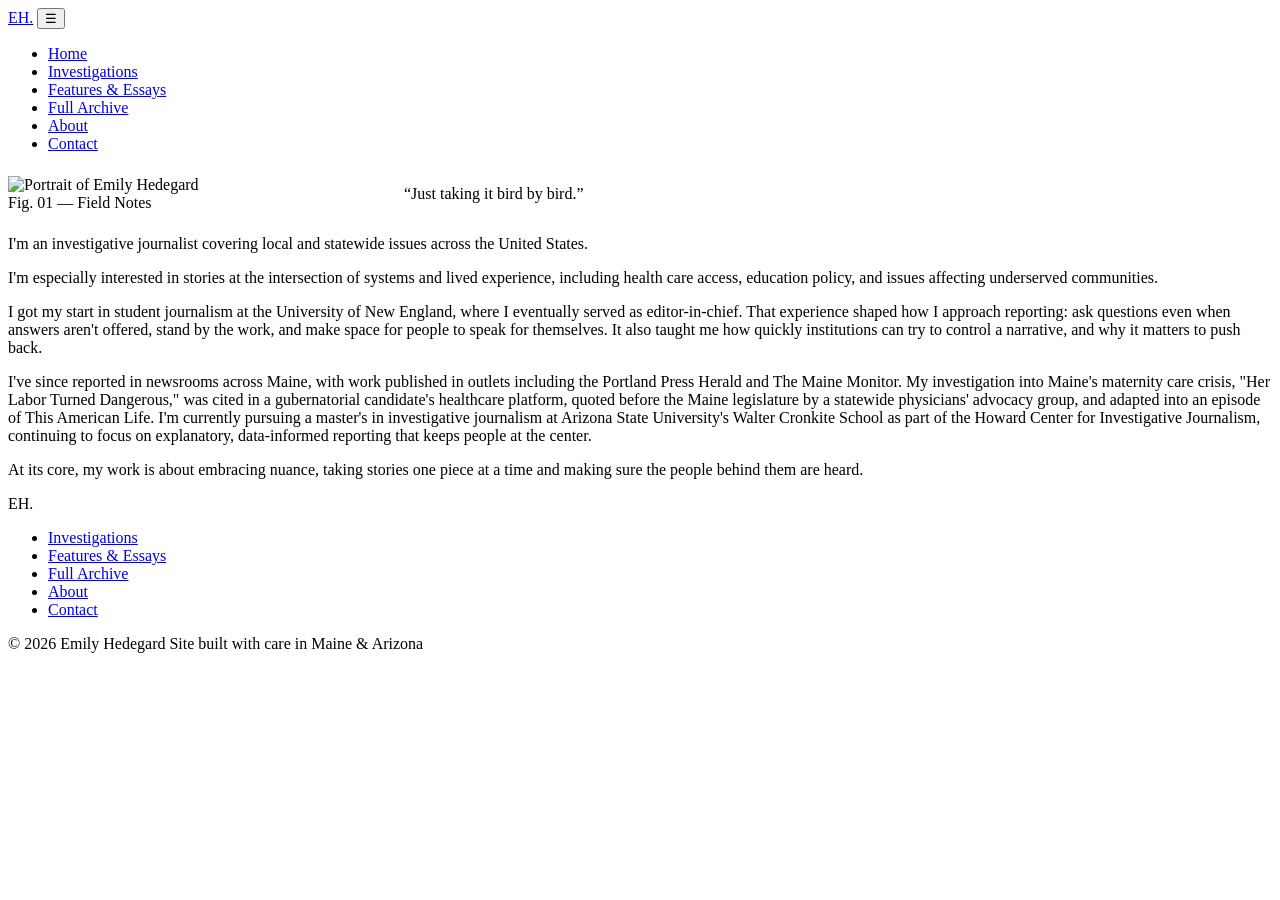
==== about.html @ b4dd88ed "Add About page with journalist details This file contains the HTML structure for the About page, inc" ====
<!DOCTYPE html>
<html lang="en">
<head>
<meta charset="UTF-8">
<meta name="viewport" content="width=device-width, initial-scale=1.0">
<title>About — Emily Hedegard</title>
<meta name="description" content="Emily Hedegard is an investigative journalist covering health care access, education policy, and underserved communities across the United States.">
<link rel="preconnect" href="https://fonts.googleapis.com">
<link rel="preconnect" href="https://fonts.gstatic.com" crossorigin>
<link href="https://fonts.googleapis.com/css2?family=Playfair+Display:ital,wght@0,500;0,700;1,600&family=Inter:wght@400;500;600;700&display=swap" rel="stylesheet">
<link rel="stylesheet" href="css/style.css">
</head>
<body>

<header class="site-header">
  <div class="wrap nav-inner">
    <a href="index.html" class="logo">EH.</a>
    <button class="nav-toggle" aria-label="Toggle navigation" onclick="document.querySelector('.main-nav').classList.toggle('open')">&#9776;</button>
    <nav class="main-nav">
      <ul>
        <li><a href="index.html">Home</a></li>
        <li><a href="investigations.html">Investigations</a></li>
        <li><a href="features.html">Features &amp; Essays</a></li>
        <li><a href="archive.html">Full Archive</a></li>
        <li><a href="about.html" class="active">About</a></li>
        <li><a href="contact.html">Contact</a></li>
      </ul>
    </nav>
  </div>
</header>

<section class="about-hero">
  <div class="wrap" style="display:grid; grid-template-columns: 300px 1fr; gap:56px; align-items:center;">
    <div class="polaroid">
      <div class="tape"></div>
      <img src="images/headshot.jpg" alt="Portrait of Emily Hedegard">
      <div class="fig-caption">Fig. 01 — Field Notes</div>
    </div>
    <blockquote class="pull-quote">&ldquo;Just taking it bird by bird.&rdquo;</blockquote>
  </div>
</section>

<section class="section" style="padding-top:0;">
  <div class="wrap about-body">
    <p>I'm an investigative journalist covering local and statewide issues across the United States.</p>

    <p>I'm especially interested in stories at the intersection of systems and lived experience, including health care access, education policy, and issues affecting underserved communities.</p>

    <p>I got my start in student journalism at the University of New England, where I eventually served as editor-in-chief. That experience shaped how I approach reporting: ask questions even when answers aren't offered, stand by the work, and make space for people to speak for themselves. It also taught me how quickly institutions can try to control a narrative, and why it matters to push back.</p>

    <p>I've since reported in newsrooms across Maine, with work published in outlets including the Portland Press Herald and The Maine Monitor. My investigation into Maine's maternity care crisis, "Her Labor Turned Dangerous," was cited in a gubernatorial candidate's healthcare platform, quoted before the Maine legislature by a statewide physicians' advocacy group, and adapted into an episode of This American Life. I'm currently pursuing a master's in investigative journalism at Arizona State University's Walter Cronkite School as part of the Howard Center for Investigative Journalism, continuing to focus on explanatory, data-informed reporting that keeps people at the center.</p>

    <p>At its core, my work is about embracing nuance, taking stories one piece at a time and making sure the people behind them are heard.</p>
  </div>
</section>

<footer class="site-footer">
  <div class="wrap">
    <div class="foot-top">
      <div class="foot-logo">EH.</div>
      <nav>
        <ul>
          <li><a href="investigations.html">Investigations</a></li>
          <li><a href="features.html">Features &amp; Essays</a></li>
          <li><a href="archive.html">Full Archive</a></li>
          <li><a href="about.html">About</a></li>
          <li><a href="contact.html">Contact</a></li>
        </ul>
      </nav>
    </div>
    <div class="foot-bottom">
      <span>&copy; <span id="year"></span> Emily Hedegard</span>
      <span>Site built with care in Maine &amp; Arizona</span>
    </div>
  </div>
</footer>
<script>document.getElementById('year').textContent = new Date().getFullYear();</script>

</body>
</html>
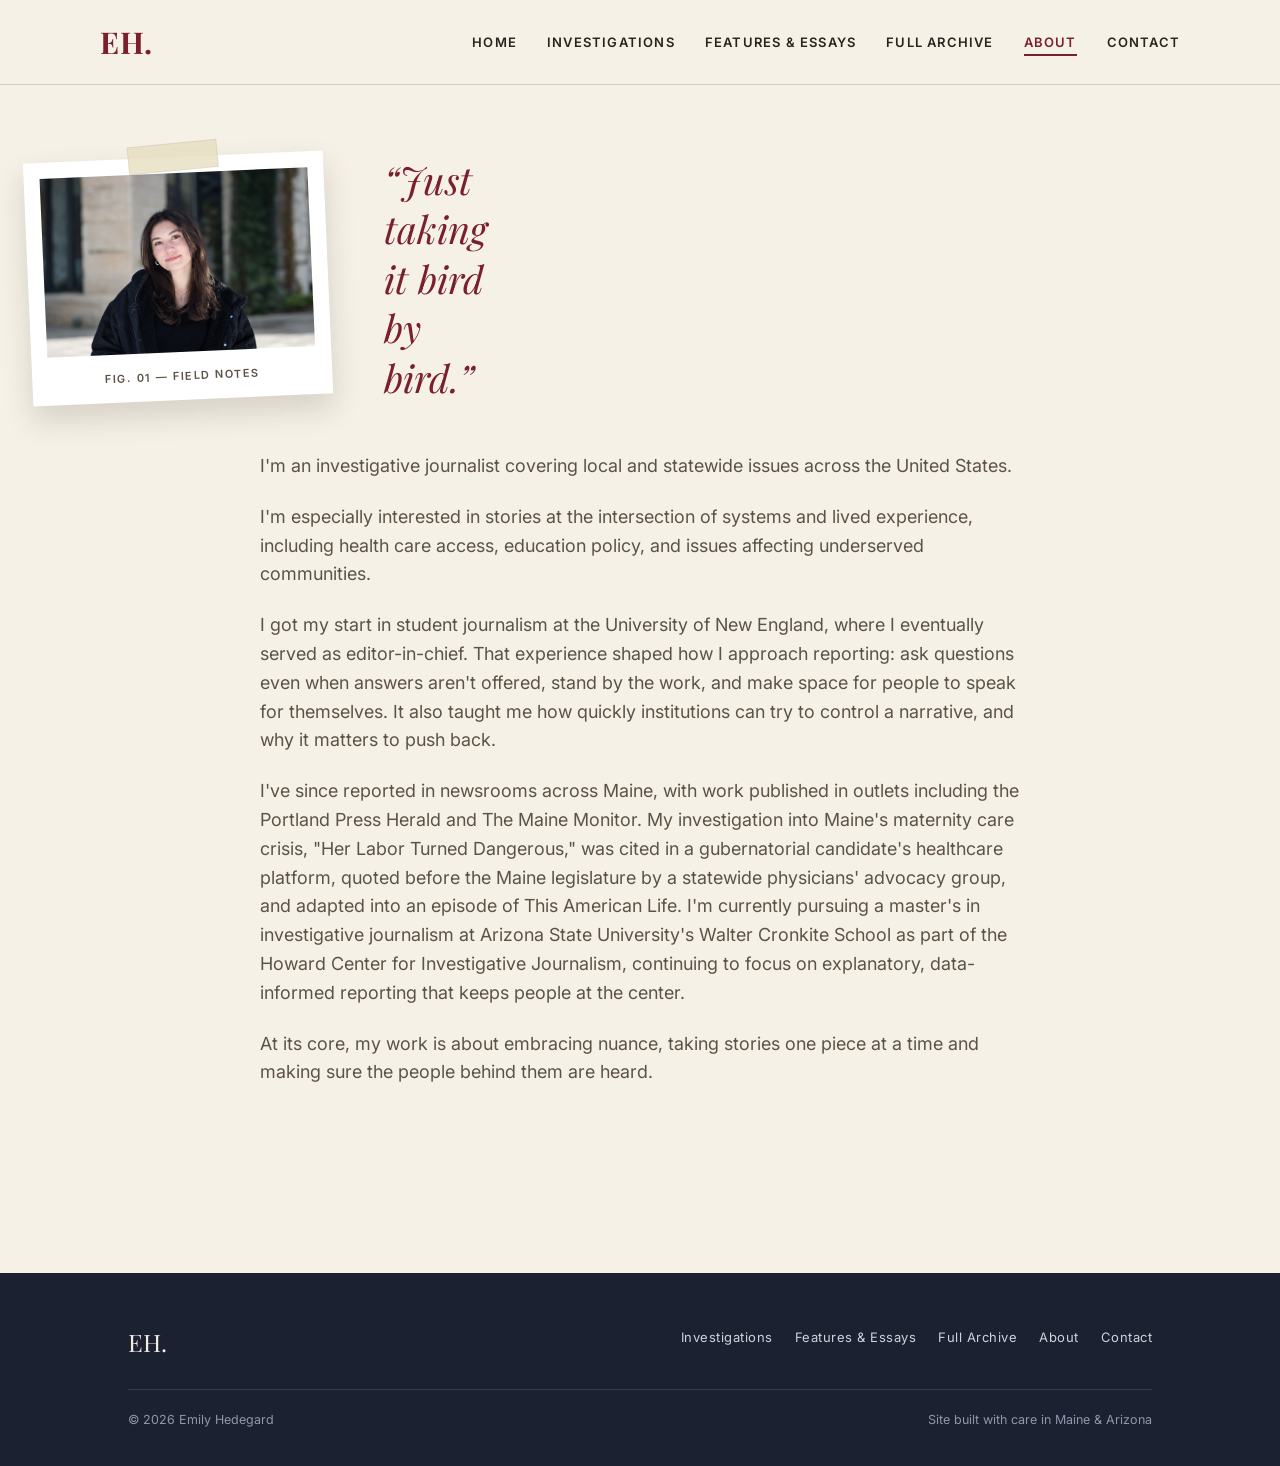
==== commit 89b44071: "Change headshot image format from jpg to png" ====
--- a/about.html
+++ b/about.html
@@ -33,7 +33,7 @@
   <div class="wrap" style="display:grid; grid-template-columns: 300px 1fr; gap:56px; align-items:center;">
     <div class="polaroid">
       <div class="tape"></div>
-      <img src="images/headshot.jpg" alt="Portrait of Emily Hedegard">
+      <img src="images/headshot.png" alt="Portrait of Emily Hedegard">
       <div class="fig-caption">Fig. 01 — Field Notes</div>
     </div>
     <blockquote class="pull-quote">&ldquo;Just taking it bird by bird.&rdquo;</blockquote>
--- a/css/style.css
+++ b/css/style.css
@@ -0,0 +1,574 @@
+/* ==========================================================================
+   Emily Hedegard — Investigative Journalism Portfolio
+   ========================================================================== */
+
+:root {
+  --cream: #f6f1e7;
+  --cream-deep: #efe7d8;
+  --maroon: #7a1f2b;
+  --maroon-dark: #5c161f;
+  --navy: #1b2130;
+  --ink: #2a241e;
+  --ink-soft: #5c5346;
+  --rule: #d9cdb8;
+  --serif: "Playfair Display", Georgia, "Times New Roman", serif;
+  --sans: "Inter", -apple-system, BlinkMacSystemFont, "Segoe UI", Helvetica, Arial, sans-serif;
+}
+
+* { box-sizing: border-box; }
+
+html { scroll-behavior: smooth; }
+
+body {
+  margin: 0;
+  background: var(--cream);
+  color: var(--ink);
+  font-family: var(--sans);
+  font-size: 17px;
+  line-height: 1.6;
+  -webkit-font-smoothing: antialiased;
+}
+
+a { color: inherit; }
+
+img { max-width: 100%; display: block; }
+
+.wrap {
+  max-width: 1080px;
+  margin: 0 auto;
+  padding: 0 28px;
+}
+
+/* ---------- Header / Nav ---------- */
+header.site-header {
+  border-bottom: 1px solid var(--rule);
+  background: var(--cream);
+  position: sticky;
+  top: 0;
+  z-index: 50;
+}
+
+.nav-inner {
+  display: flex;
+  align-items: center;
+  justify-content: space-between;
+  padding: 18px 0;
+}
+
+.logo {
+  font-family: var(--serif);
+  font-weight: 700;
+  font-size: 30px;
+  color: var(--maroon);
+  text-decoration: none;
+  letter-spacing: 0.5px;
+}
+
+nav.main-nav ul {
+  list-style: none;
+  display: flex;
+  gap: 30px;
+  margin: 0;
+  padding: 0;
+}
+
+nav.main-nav a {
+  text-decoration: none;
+  font-size: 13px;
+  letter-spacing: 1.2px;
+  text-transform: uppercase;
+  color: var(--ink);
+  font-weight: 600;
+  padding-bottom: 4px;
+  border-bottom: 2px solid transparent;
+  transition: border-color 0.15s ease, color 0.15s ease;
+}
+
+nav.main-nav a:hover,
+nav.main-nav a.active {
+  color: var(--maroon);
+  border-bottom-color: var(--maroon);
+}
+
+.nav-toggle {
+  display: none;
+  background: none;
+  border: none;
+  font-size: 26px;
+  color: var(--maroon);
+  cursor: pointer;
+}
+
+@media (max-width: 760px) {
+  .nav-toggle { display: block; }
+  nav.main-nav {
+    display: none;
+    width: 100%;
+  }
+  nav.main-nav.open { display: block; }
+  nav.main-nav ul {
+    flex-direction: column;
+    gap: 0;
+    padding-bottom: 16px;
+  }
+  nav.main-nav a {
+    display: block;
+    padding: 10px 0;
+  }
+  .nav-inner { flex-wrap: wrap; }
+}
+
+/* ---------- Hero ---------- */
+.hero {
+  padding: 86px 0 60px;
+  text-align: left;
+  border-bottom: 1px solid var(--rule);
+}
+
+.hero .kicker {
+  text-transform: uppercase;
+  letter-spacing: 2px;
+  font-size: 12px;
+  font-weight: 700;
+  color: var(--maroon);
+  margin-bottom: 18px;
+}
+
+.hero h1 {
+  font-family: var(--serif);
+  font-size: clamp(40px, 6vw, 68px);
+  line-height: 1.05;
+  margin: 0 0 20px;
+  color: var(--ink);
+}
+
+.hero p.tagline {
+  font-size: 20px;
+  max-width: 620px;
+  color: var(--ink-soft);
+  margin: 0;
+}
+
+/* ---------- Outlet logo strip ---------- */
+.outlet-strip {
+  padding: 36px 0;
+  border-bottom: 1px solid var(--rule);
+}
+
+.outlet-strip .label {
+  font-size: 11px;
+  letter-spacing: 2px;
+  text-transform: uppercase;
+  color: var(--ink-soft);
+  margin-bottom: 18px;
+  font-weight: 700;
+}
+
+.outlet-row {
+  display: flex;
+  flex-wrap: wrap;
+  gap: 14px;
+}
+
+.outlet-badge {
+  border: 1px solid var(--rule);
+  background: var(--cream-deep);
+  padding: 10px 18px;
+  font-family: var(--serif);
+  font-size: 15px;
+  color: var(--ink-soft);
+  white-space: nowrap;
+}
+
+/* ---------- Section headings ---------- */
+.section {
+  padding: 64px 0;
+}
+
+.section + .section {
+  border-top: 1px solid var(--rule);
+}
+
+.section-head {
+  display: flex;
+  align-items: baseline;
+  justify-content: space-between;
+  margin-bottom: 36px;
+  flex-wrap: wrap;
+  gap: 12px;
+}
+
+.section-head h2 {
+  font-family: var(--serif);
+  font-size: 32px;
+  margin: 0;
+  color: var(--ink);
+}
+
+.section-head a.see-all {
+  font-size: 13px;
+  text-transform: uppercase;
+  letter-spacing: 1px;
+  font-weight: 700;
+  color: var(--maroon);
+  text-decoration: none;
+}
+
+.bio-blurb {
+  max-width: 740px;
+  color: var(--ink-soft);
+  font-size: 18px;
+}
+
+.bio-blurb a {
+  color: var(--maroon);
+  font-weight: 600;
+  text-decoration: none;
+  border-bottom: 1px solid var(--maroon);
+}
+
+/* ---------- Story Cards ---------- */
+.card-grid {
+  display: grid;
+  grid-template-columns: repeat(auto-fit, minmax(280px, 1fr));
+  gap: 28px;
+}
+
+.story-card {
+  background: #fffdf9;
+  border: 1px solid var(--rule);
+  border-top: 4px solid var(--maroon);
+  display: flex;
+  flex-direction: column;
+  transition: transform 0.15s ease, box-shadow 0.15s ease;
+}
+
+.story-card:hover {
+  transform: translateY(-3px);
+  box-shadow: 0 10px 24px rgba(26, 20, 10, 0.08);
+}
+
+.card-thumb {
+  aspect-ratio: 16/10;
+  background: linear-gradient(135deg, var(--cream-deep), #e4d8c0);
+  display: flex;
+  align-items: center;
+  justify-content: center;
+  color: var(--ink-soft);
+  font-size: 12px;
+  letter-spacing: 1px;
+  text-transform: uppercase;
+}
+
+.card-body {
+  padding: 20px 22px 24px;
+  display: flex;
+  flex-direction: column;
+  flex: 1;
+}
+
+.card-outlet {
+  font-size: 11px;
+  letter-spacing: 1.5px;
+  text-transform: uppercase;
+  font-weight: 700;
+  color: var(--maroon);
+  margin-bottom: 10px;
+}
+
+.card-outlet .date {
+  color: var(--ink-soft);
+  font-weight: 500;
+  text-transform: none;
+  letter-spacing: normal;
+}
+
+.card-headline {
+  font-family: var(--serif);
+  font-size: 21px;
+  line-height: 1.3;
+  margin: 0 0 10px;
+  color: var(--ink);
+}
+
+.card-dek {
+  color: var(--ink-soft);
+  font-size: 15px;
+  margin: 0 0 18px;
+  flex: 1;
+}
+
+.card-byline {
+  font-size: 12.5px;
+  color: var(--ink-soft);
+  font-style: italic;
+  margin: -6px 0 14px;
+}
+
+.read-link {
+  font-size: 13px;
+  font-weight: 700;
+  color: var(--maroon);
+  text-decoration: none;
+  letter-spacing: 0.3px;
+}
+
+.read-link:hover { text-decoration: underline; }
+
+/* ---------- Archive rows ---------- */
+.archive-list {
+  display: flex;
+  flex-direction: column;
+}
+
+.archive-row {
+  display: grid;
+  grid-template-columns: 110px 1fr auto;
+  gap: 20px;
+  align-items: baseline;
+  padding: 20px 0;
+  border-bottom: 1px solid var(--rule);
+}
+
+.archive-row .arch-date {
+  font-size: 13px;
+  color: var(--ink-soft);
+  font-weight: 600;
+}
+
+.archive-row .arch-main .arch-outlet {
+  font-size: 11px;
+  letter-spacing: 1.5px;
+  text-transform: uppercase;
+  font-weight: 700;
+  color: var(--maroon);
+  margin-bottom: 4px;
+}
+
+.archive-row .arch-main h3 {
+  font-family: var(--serif);
+  font-size: 19px;
+  margin: 0 0 4px;
+}
+
+.archive-row .arch-main p {
+  margin: 0;
+  color: var(--ink-soft);
+  font-size: 14.5px;
+}
+
+.archive-row .read-link { white-space: nowrap; }
+
+@media (max-width: 640px) {
+  .archive-row {
+    grid-template-columns: 1fr;
+    gap: 6px;
+  }
+}
+
+/* ---------- Reporting in Motion ---------- */
+.reel-grid {
+  display: grid;
+  grid-template-columns: repeat(auto-fit, minmax(260px, 1fr));
+  gap: 24px;
+}
+
+.reel-embed {
+  border: 1px solid var(--rule);
+  background: #fffdf9;
+  overflow: hidden;
+}
+
+/* ---------- About page ---------- */
+.about-hero {
+  display: grid;
+  grid-template-columns: 300px 1fr;
+  gap: 56px;
+  align-items: center;
+  padding: 70px 0 40px;
+}
+
+.polaroid {
+  background: #fff;
+  padding: 16px 16px 48px;
+  box-shadow: 0 14px 30px rgba(26, 20, 10, 0.15);
+  transform: rotate(-2.5deg);
+  position: relative;
+}
+
+.polaroid img {
+  width: 100%;
+  filter: sepia(8%) saturate(92%);
+}
+
+.polaroid .fig-caption {
+  position: absolute;
+  bottom: 14px;
+  left: 16px;
+  right: 16px;
+  text-align: center;
+  font-size: 11px;
+  letter-spacing: 1.5px;
+  text-transform: uppercase;
+  color: var(--ink-soft);
+  font-weight: 600;
+}
+
+.polaroid .tape {
+  position: absolute;
+  top: -14px;
+  left: 50%;
+  transform: translateX(-50%) rotate(-3deg);
+  width: 90px;
+  height: 28px;
+  background: rgba(230, 220, 190, 0.75);
+  border: 1px solid rgba(0,0,0,0.05);
+}
+
+.pull-quote {
+  font-family: var(--serif);
+  font-style: italic;
+  font-size: clamp(26px, 3.4vw, 38px);
+  line-height: 1.3;
+  color: var(--maroon);
+  margin: 0;
+}
+
+.about-body {
+  max-width: 760px;
+  padding: 10px 0 60px;
+  font-size: 18px;
+  color: var(--ink-soft);
+}
+
+.about-body p { margin: 0 0 22px; }
+
+@media (max-width: 760px) {
+  .about-hero {
+    grid-template-columns: 1fr;
+    padding-top: 50px;
+  }
+  .polaroid { max-width: 280px; margin: 0 auto; }
+}
+
+/* ---------- Contact ---------- */
+.contact-grid {
+  display: grid;
+  grid-template-columns: repeat(auto-fit, minmax(240px, 1fr));
+  gap: 24px;
+}
+
+.contact-card {
+  background: #fffdf9;
+  border: 1px solid var(--rule);
+  border-top: 4px solid var(--maroon);
+  padding: 30px 26px;
+}
+
+.contact-card .cc-label {
+  font-size: 11px;
+  letter-spacing: 1.5px;
+  text-transform: uppercase;
+  font-weight: 700;
+  color: var(--maroon);
+  margin-bottom: 14px;
+}
+
+.contact-card h3 {
+  font-family: var(--serif);
+  font-size: 22px;
+  margin: 0 0 10px;
+}
+
+.contact-card p {
+  color: var(--ink-soft);
+  font-size: 15px;
+  margin: 0 0 16px;
+}
+
+.contact-card a.cc-link {
+  font-weight: 700;
+  color: var(--maroon);
+  text-decoration: none;
+  font-size: 14.5px;
+  border-bottom: 1px solid var(--maroon);
+}
+
+/* ---------- Footer ---------- */
+footer.site-footer {
+  background: var(--navy);
+  color: #cdd2dd;
+  padding: 50px 0 36px;
+  margin-top: 40px;
+}
+
+footer.site-footer .foot-top {
+  display: flex;
+  justify-content: space-between;
+  flex-wrap: wrap;
+  gap: 20px;
+  margin-bottom: 28px;
+}
+
+footer.site-footer .foot-logo {
+  font-family: var(--serif);
+  color: #f0ece0;
+  font-size: 24px;
+}
+
+footer.site-footer nav ul {
+  list-style: none;
+  display: flex;
+  gap: 22px;
+  padding: 0;
+  margin: 0;
+  flex-wrap: wrap;
+}
+
+footer.site-footer nav a {
+  color: #cdd2dd;
+  text-decoration: none;
+  font-size: 13px;
+  letter-spacing: 0.5px;
+}
+
+footer.site-footer nav a:hover { color: #fff; }
+
+footer.site-footer .foot-bottom {
+  border-top: 1px solid #343c50;
+  padding-top: 20px;
+  font-size: 12.5px;
+  color: #8e97ab;
+  display: flex;
+  justify-content: space-between;
+  flex-wrap: wrap;
+  gap: 10px;
+}
+
+/* ---------- Page header (interior pages) ---------- */
+.page-head {
+  padding: 60px 0 30px;
+  border-bottom: 1px solid var(--rule);
+}
+
+.page-head .kicker {
+  text-transform: uppercase;
+  letter-spacing: 2px;
+  font-size: 12px;
+  font-weight: 700;
+  color: var(--maroon);
+  margin-bottom: 14px;
+}
+
+.page-head h1 {
+  font-family: var(--serif);
+  font-size: clamp(34px, 5vw, 50px);
+  margin: 0 0 14px;
+}
+
+.page-head p {
+  color: var(--ink-soft);
+  font-size: 17px;
+  max-width: 640px;
+  margin: 0;
+}
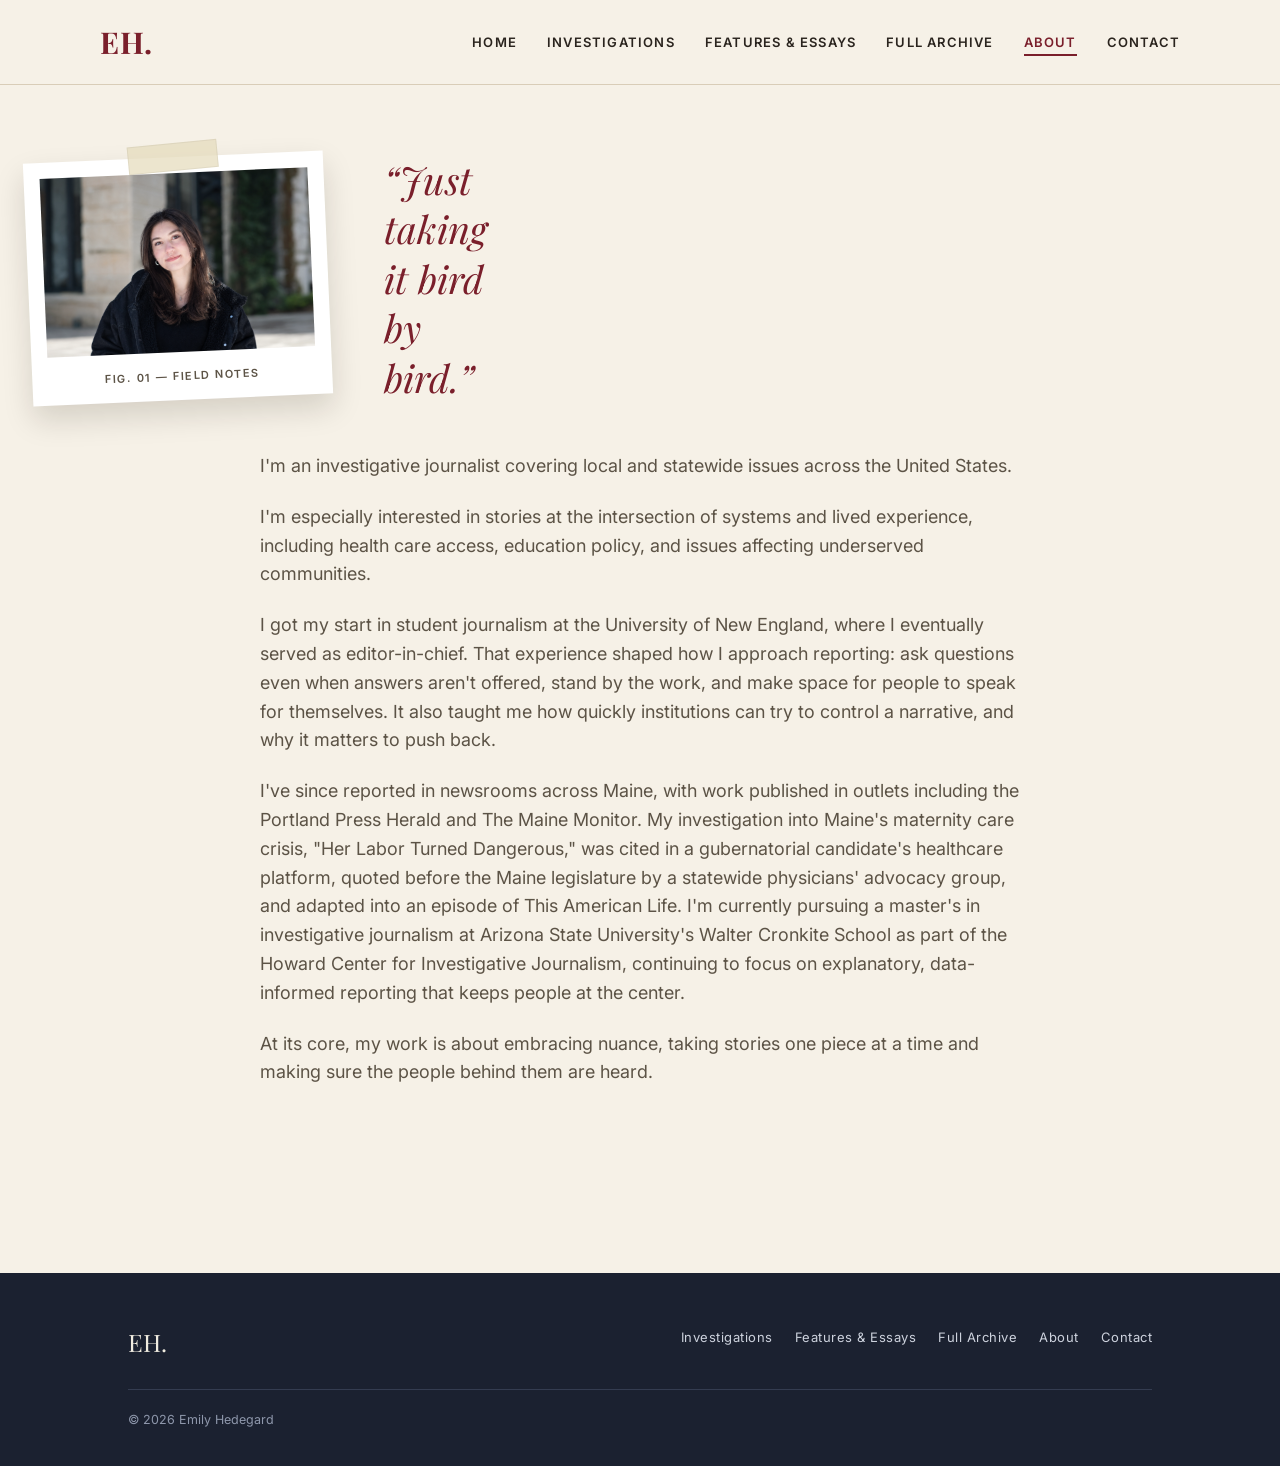
==== commit 09620b04: "Remove location text from footer Removed the site location text from the footer." ====
--- a/about.html
+++ b/about.html
@@ -70,7 +70,6 @@
     </div>
     <div class="foot-bottom">
       <span>&copy; <span id="year"></span> Emily Hedegard</span>
-      <span>Site built with care in Maine &amp; Arizona</span>
     </div>
   </div>
 </footer>
--- a/css/style.css
+++ b/css/style.css
@@ -180,6 +180,47 @@
   white-space: nowrap;
 }
 
+/* ---------- Scrolling outlet logo marquee ---------- */
+.logo-marquee {
+  overflow: hidden;
+  width: 100%;
+  padding: 6px 0 28px;
+  -webkit-mask-image: linear-gradient(90deg, transparent, #000 8%, #000 92%, transparent);
+  mask-image: linear-gradient(90deg, transparent, #000 8%, #000 92%, transparent);
+}
+
+.logo-track {
+  display: flex;
+  align-items: center;
+  gap: 64px;
+  width: max-content;
+  animation: logo-scroll 30s linear infinite;
+}
+
+.logo-marquee:hover .logo-track {
+  animation-play-state: paused;
+}
+
+.logo-item {
+  height: 34px;
+  width: auto;
+  flex: 0 0 auto;
+  display: block;
+}
+
+.logo-item[src$="saco-bay-news.png"] {
+  height: 48px;
+}
+
+@keyframes logo-scroll {
+  from { transform: translateX(0); }
+  to { transform: translateX(-50%); }
+}
+
+@media (prefers-reduced-motion: reduce) {
+  .logo-track { animation: none; }
+}
+
 /* ---------- Section headings ---------- */
 .section {
   padding: 64px 0;
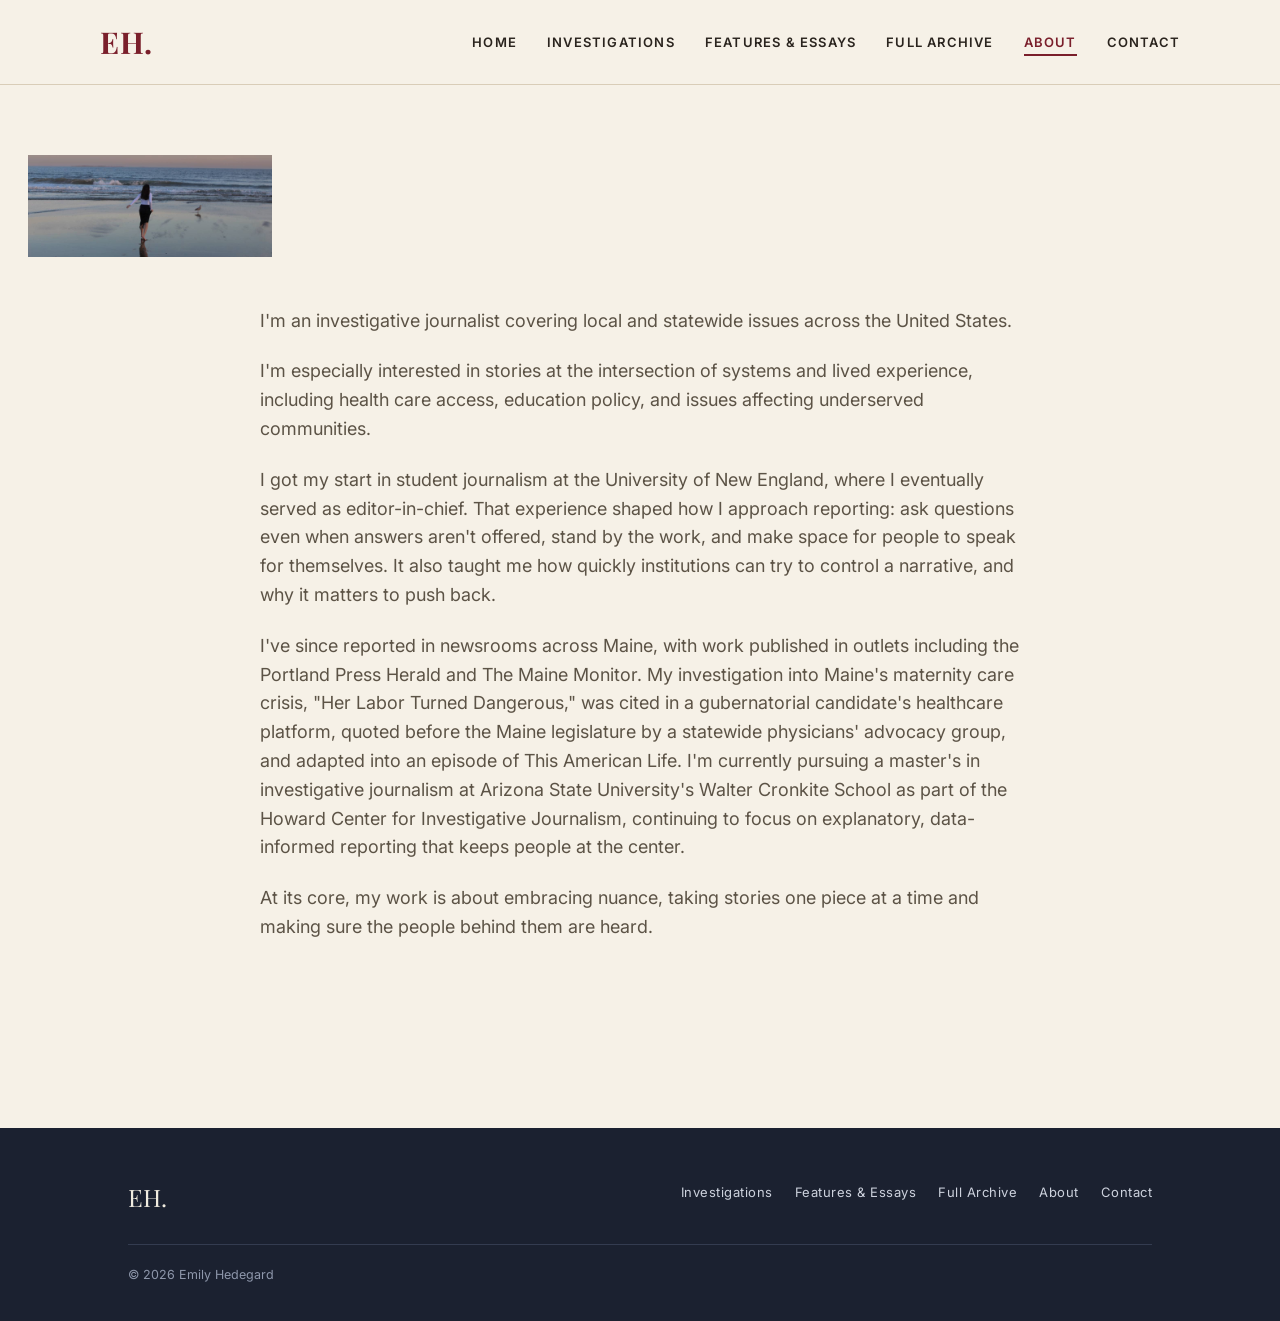
==== commit 1d9d69a3: "Update print statement from 'Hello' to 'Goodbye'" ====
--- a/about.html
+++ b/about.html
@@ -29,14 +29,9 @@
   </div>
 </header>
 
-<section class="about-hero">
-  <div class="wrap" style="display:grid; grid-template-columns: 300px 1fr; gap:56px; align-items:center;">
-    <div class="polaroid">
-      <div class="tape"></div>
-      <img src="images/headshot.png" alt="Portrait of Emily Hedegard">
-      <div class="fig-caption">Fig. 01 — Field Notes</div>
-    </div>
-    <blockquote class="pull-quote">&ldquo;Just taking it bird by bird.&rdquo;</blockquote>
+<section class="about-hero about-hero--image">
+  <div class="wrap">
+    <img class="about-banner-img" alt="Emily Hedegard on the coast of Maine" src="[data-uri]">
   </div>
 </section>
 
--- a/css/style.css
+++ b/css/style.css
@@ -256,9 +256,12 @@
 }
 
 .bio-blurb {
-  max-width: 740px;
-  color: var(--ink-soft);
-  font-size: 18px;
+  max-width: 760px;
+  margin: 0 auto;
+  text-align: center;
+  color: var(--ink-soft);
+  font-size: 22px;
+  line-height: 1.7;
 }
 
 .bio-blurb a {
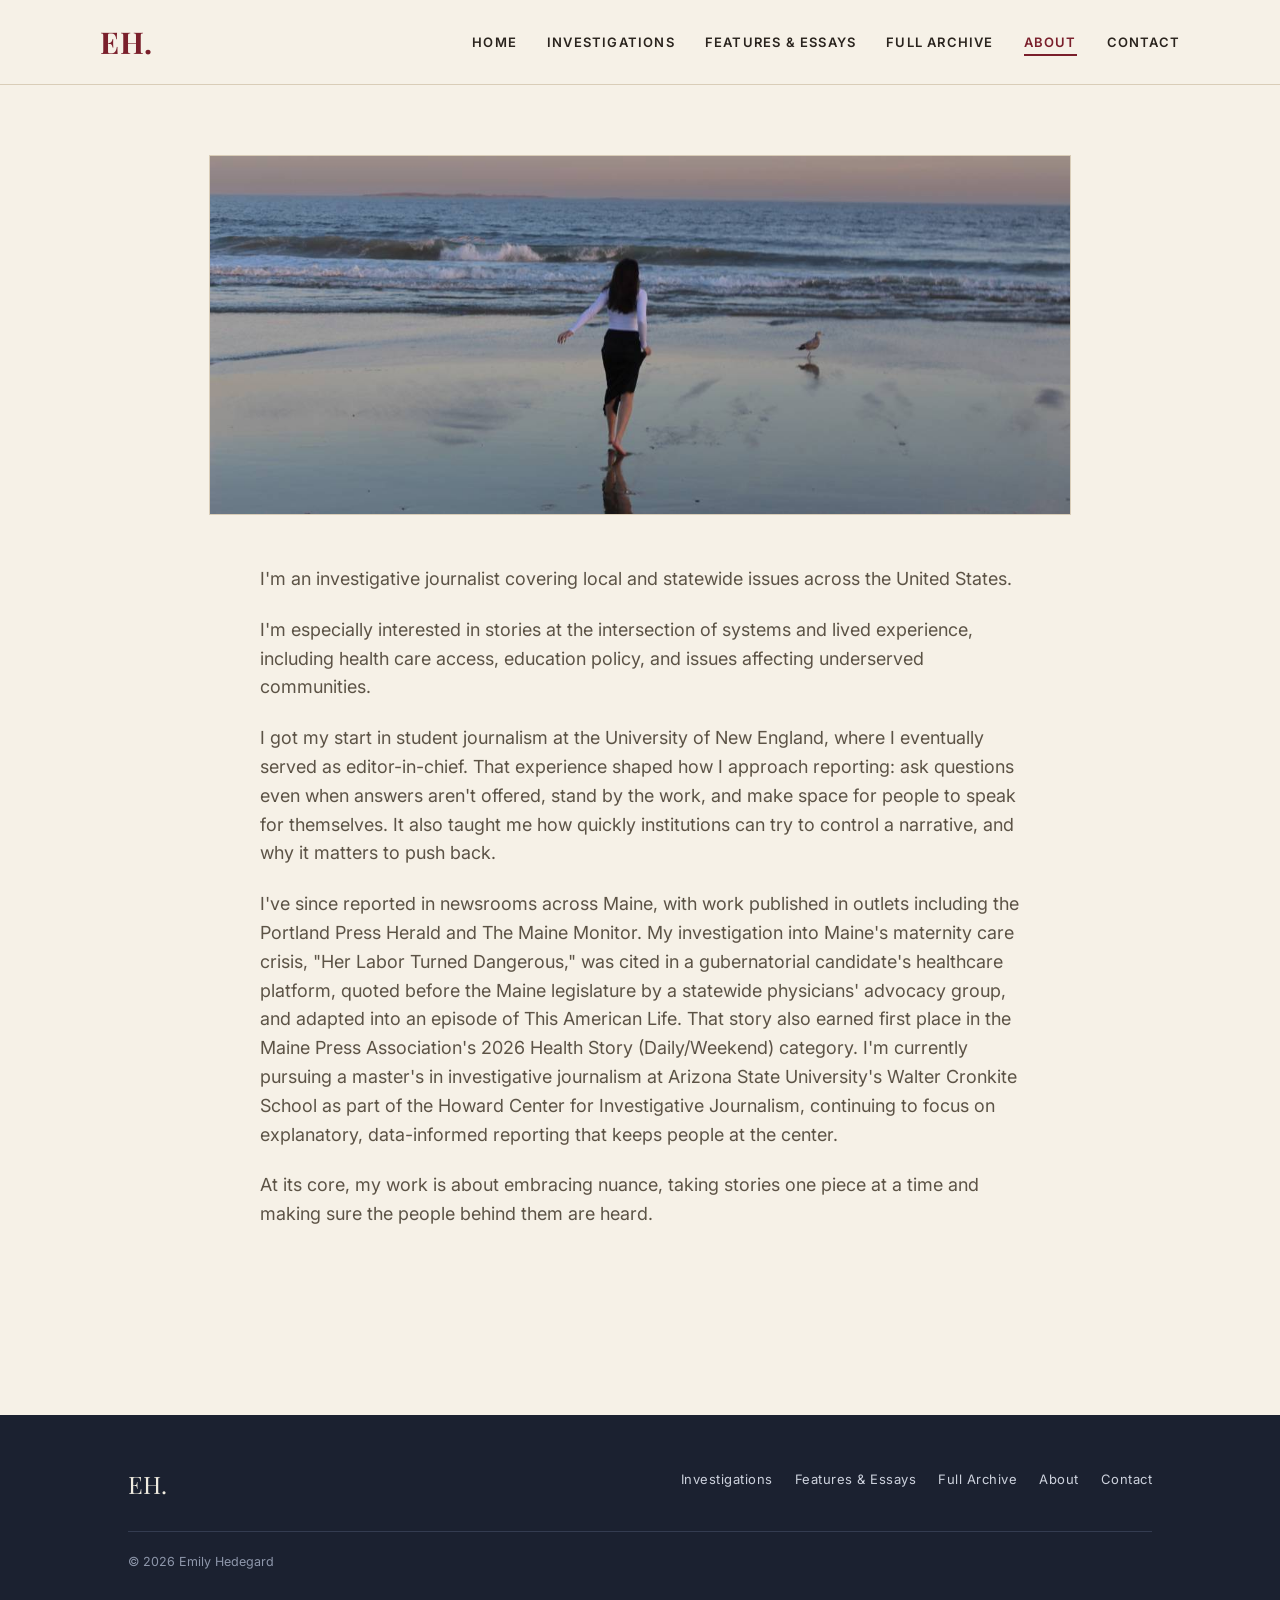
==== commit 358b9a19: "Add 2026 MPA award mention to About bio Added a note about a story winning first place in the Maine " ====
--- a/about.html
+++ b/about.html
@@ -43,7 +43,7 @@
 
     <p>I got my start in student journalism at the University of New England, where I eventually served as editor-in-chief. That experience shaped how I approach reporting: ask questions even when answers aren't offered, stand by the work, and make space for people to speak for themselves. It also taught me how quickly institutions can try to control a narrative, and why it matters to push back.</p>
 
-    <p>I've since reported in newsrooms across Maine, with work published in outlets including the Portland Press Herald and The Maine Monitor. My investigation into Maine's maternity care crisis, "Her Labor Turned Dangerous," was cited in a gubernatorial candidate's healthcare platform, quoted before the Maine legislature by a statewide physicians' advocacy group, and adapted into an episode of This American Life. I'm currently pursuing a master's in investigative journalism at Arizona State University's Walter Cronkite School as part of the Howard Center for Investigative Journalism, continuing to focus on explanatory, data-informed reporting that keeps people at the center.</p>
+    <p>I've since reported in newsrooms across Maine, with work published in outlets including the Portland Press Herald and The Maine Monitor. My investigation into Maine's maternity care crisis, "Her Labor Turned Dangerous," was cited in a gubernatorial candidate's healthcare platform, quoted before the Maine legislature by a statewide physicians' advocacy group, and adapted into an episode of This American Life. That story also earned first place in the Maine Press Association's 2026 Health Story (Daily/Weekend) category. I'm currently pursuing a master's in investigative journalism at Arizona State University's Walter Cronkite School as part of the Howard Center for Investigative Journalism, continuing to focus on explanatory, data-informed reporting that keeps people at the center.</p>
 
     <p>At its core, my work is about embracing nuance, taking stories one piece at a time and making sure the people behind them are heard.</p>
   </div>
--- a/css/style.css
+++ b/css/style.css
@@ -293,6 +293,7 @@
 }
 
 .card-thumb {
+  position: relative;
   aspect-ratio: 16/10;
   background: linear-gradient(135deg, var(--cream-deep), #e4d8c0);
   display: flex;
@@ -302,6 +303,47 @@
   font-size: 12px;
   letter-spacing: 1px;
   text-transform: uppercase;
+}
+
+.award-badge {
+  position: absolute;
+  top: 10px;
+  left: 10px;
+  z-index: 2;
+  display: inline-flex;
+  align-items: center;
+  gap: 5px;
+  background: var(--maroon);
+  color: var(--cream);
+  font-family: var(--sans);
+  font-size: 11px;
+  font-weight: 700;
+  letter-spacing: 0.3px;
+  text-transform: none;
+  padding: 5px 10px 5px 8px;
+  border-radius: 999px;
+  box-shadow: 0 2px 6px rgba(0,0,0,0.3);
+  line-height: 1.2;
+}
+
+.award-badge .trophy {
+  font-size: 13px;
+}
+
+.award-badge-inline {
+  display: inline-flex;
+  align-items: center;
+  gap: 5px;
+  background: var(--maroon);
+  color: var(--cream);
+  font-family: var(--sans);
+  font-size: 11px;
+  font-weight: 700;
+  letter-spacing: 0.3px;
+  text-transform: none;
+  padding: 4px 9px 4px 7px;
+  border-radius: 999px;
+  margin: 6px 0 4px;
 }
 
 .card-body {
@@ -616,3 +658,26 @@
   max-width: 640px;
   margin: 0;
 }
+
+/* ---------- About page banner image (replaces polaroid + pull-quote) ---------- */
+.about-hero--image {
+  grid-template-columns: 1fr;
+}
+
+.about-banner-img {
+  width: 100%;
+  height: 360px;
+  object-fit: cover;
+  object-position: center 60%;
+  border: 1px solid var(--rule);
+}
+
+@media (max-width: 760px) {
+  .about-banner-img { height: 240px; }
+}
+.card-thumb img {
+  width: 100%;
+  height: 100%;
+  object-fit: cover;
+  display: block;
+}
